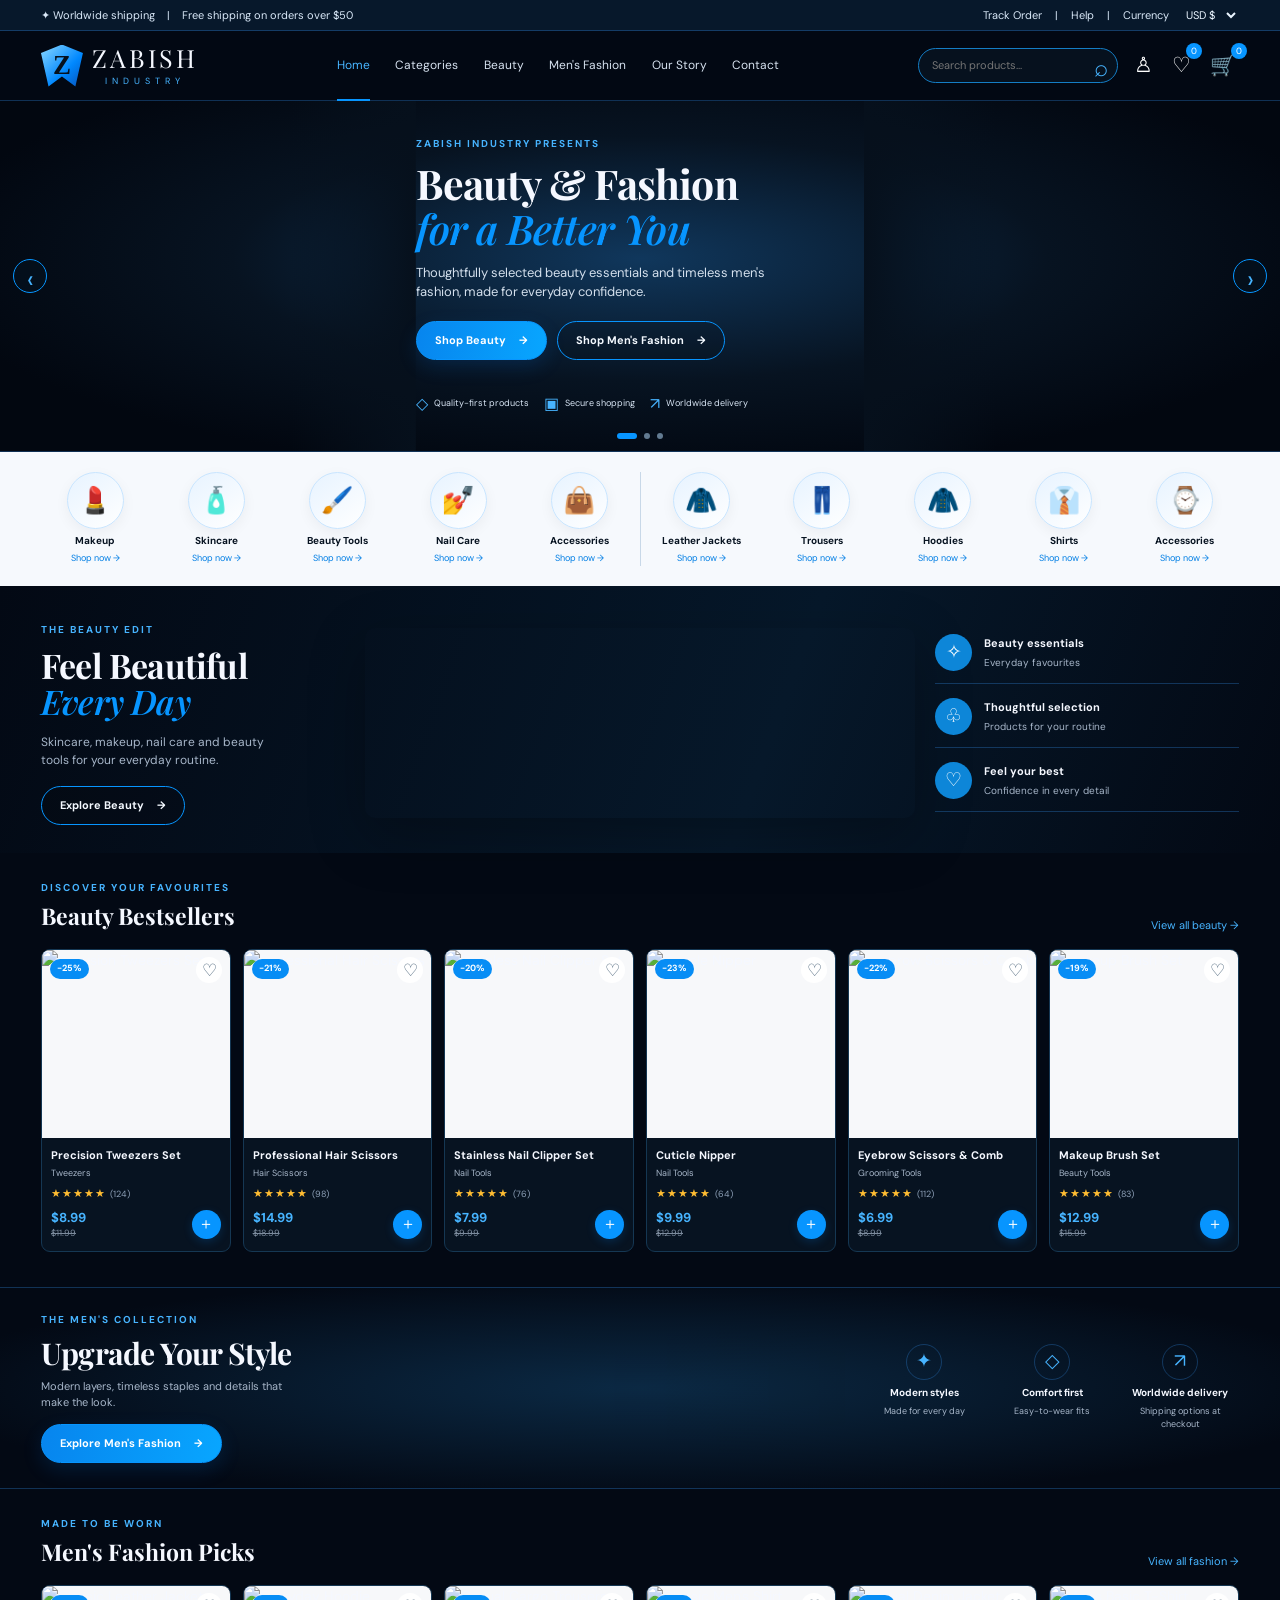
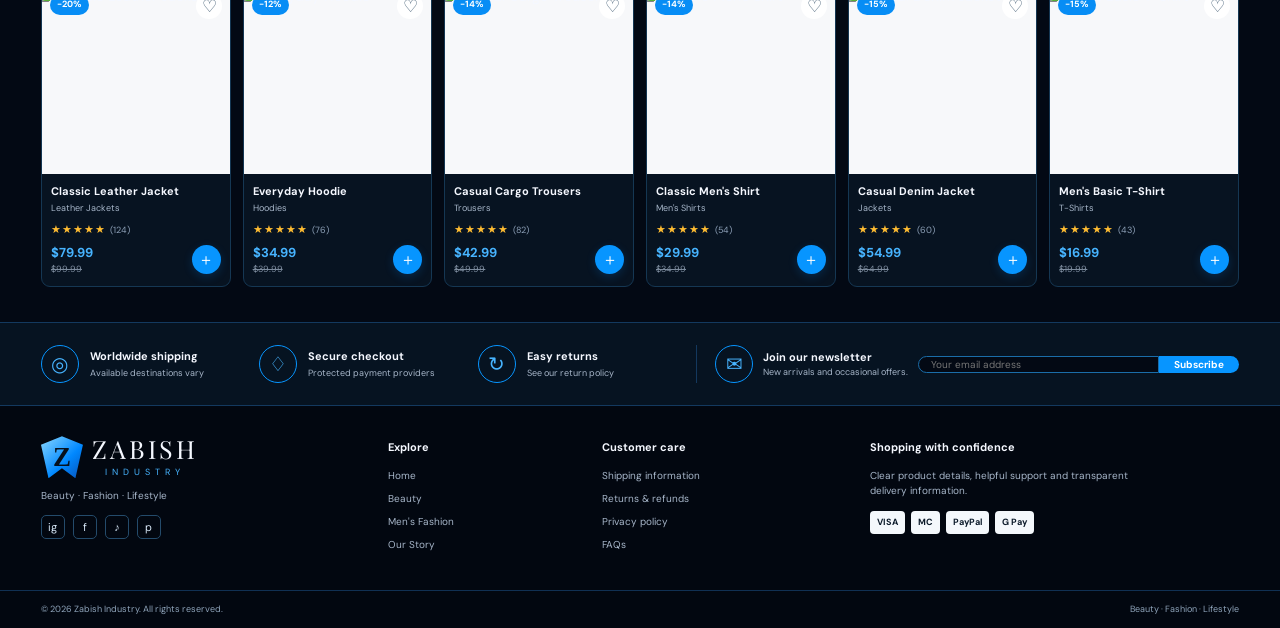
==== index.html @ ecde0239 "Update index.html" ====
<!DOCTYPE html>
<html lang="en">
<head>
  <meta charset="UTF-8" />
  <meta name="viewport" content="width=device-width, initial-scale=1.0" />
  <meta name="description" content="Discover beauty essentials and modern men's fashion at Zabish Industry." />
  <meta name="theme-color" content="#030914" />
  <title>Zabish Industry | Beauty & Fashion</title>

  <link rel="preconnect" href="https://fonts.googleapis.com">
  <link rel="preconnect" href="https://fonts.gstatic.com" crossorigin>
  <link href="https://fonts.googleapis.com/css2?family=DM+Sans:wght@400;500;600;700&family=Playfair+Display:ital,wght@0,600;0,700;1,600;1,700&display=swap" rel="stylesheet">

  <link rel="stylesheet" href="style.css" />
</head>

<body>
  <div class="announcement">
    <span>✦ Worldwide shipping</span>
    <span class="announcement-separator">|</span>
    <span>Free shipping on orders over $50</span>

    <div class="announcement-right">
      <span>Track Order</span>
      <span>|</span>
      <span>Help</span>
      <span>|</span>

      <label class="currency-label" for="currency">Currency</label>
      <select id="currency" aria-label="Choose currency">
        <option value="USD">USD $</option>
        <option value="GBP">GBP £</option>
        <option value="EUR">EUR €</option>
        <option value="PKR">PKR Rs.</option>
      </select>
    </div>
  </div>

  <header class="site-header">
    <a class="brand" href="#" aria-label="Zabish Industry home">
      <span class="brand-mark">Z</span>
      <span class="brand-text">ZABISH<small>INDUSTRY</small></span>
    </a>

    <button class="mobile-menu" id="mobileMenu" aria-label="Open navigation" aria-expanded="false">☰</button>

    <nav class="main-nav" id="mainNav">
      <a class="active" href="#home">Home</a>
      <a href="#categories">Categories</a>
      <a href="#beauty">Beauty</a>
      <a href="#fashion">Men's Fashion</a>
      <a href="#about">Our Story</a>
      <a href="#footer">Contact</a>
    </nav>

    <div class="header-actions">
      <form class="search-box" id="searchForm" role="search">
        <input id="searchInput" type="search" placeholder="Search products..." aria-label="Search products" />
        <button type="submit" aria-label="Search">⌕</button>
      </form>

      <button class="icon-button account-button" aria-label="Account" title="Account">♙</button>
      <button class="icon-button" id="wishlistToggle" aria-label="Show wishlist" title="Wishlist">♡<span class="count" id="wishlistCount">0</span></button>
      <button class="icon-button cart-trigger" id="cartToggle" aria-label="Open cart" title="Shopping cart">🛒<span class="count" id="cartCount">0</span></button>
    </div>
  </header>

  <main>
    <section class="hero" id="home">
      <div class="hero-image hero-beauty" role="img" aria-label="Beauty products and makeup brushes"></div>

      <div class="hero-copy">
        <p class="eyebrow">ZABISH INDUSTRY PRESENTS</p>
        <h1>Beauty &amp; Fashion<br><em>for a Better You</em></h1>

        <p class="hero-description">
          Thoughtfully selected beauty essentials and timeless men's fashion,
          made for everyday confidence.
        </p>

        <div class="hero-buttons">
          <a class="button button-blue" href="#beauty">Shop Beauty <span>→</span></a>
          <a class="button button-outline" href="#fashion">Shop Men's Fashion <span>→</span></a>
        </div>

        <div class="hero-trust">
          <span>◇ <small>Quality-first products</small></span>
          <span>▣ <small>Secure shopping</small></span>
          <span>↗ <small>Worldwide delivery</small></span>
        </div>
      </div>

      <div class="hero-image hero-fashion" role="img" aria-label="Men's leather jacket and fashion"></div>

      <button class="hero-arrow hero-prev" aria-label="Previous banner">‹</button>
      <button class="hero-arrow hero-next" aria-label="Next banner">›</button>

      <div class="hero-dots">
        <span class="dot active"></span>
        <span class="dot"></span>
        <span class="dot"></span>
      </div>
    </section>

    <section class="category-strip" id="categories" aria-label="Shop by category">
      <a class="category-item" href="#beauty" data-filter="beauty"><span class="category-picture">💄</span><strong>Makeup</strong><small>Shop now →</small></a>
      <a class="category-item" href="#beauty" data-filter="beauty"><span class="category-picture">🧴</span><strong>Skincare</strong><small>Shop now →</small></a>
      <a class="category-item" href="#beauty" data-filter="beauty"><span class="category-picture">🖌️</span><strong>Beauty Tools</strong><small>Shop now →</small></a>
      <a class="category-item" href="#beauty" data-filter="beauty"><span class="category-picture">💅</span><strong>Nail Care</strong><small>Shop now →</small></a>
      <a class="category-item" href="#beauty" data-filter="beauty"><span class="category-picture">👜</span><strong>Accessories</strong><small>Shop now →</small></a>

      <a class="category-item category-divider" href="#fashion" data-filter="fashion"><span class="category-picture">🧥</span><strong>Leather Jackets</strong><small>Shop now →</small></a>
      <a class="category-item" href="#fashion" data-filter="fashion"><span class="category-picture">👖</span><strong>Trousers</strong><small>Shop now →</small></a>
      <a class="category-item" href="#fashion" data-filter="fashion"><span class="category-picture">🧥</span><strong>Hoodies</strong><small>Shop now →</small></a>
      <a class="category-item" href="#fashion" data-filter="fashion"><span class="category-picture">👔</span><strong>Shirts</strong><small>Shop now →</small></a>
      <a class="category-item" href="#fashion" data-filter="fashion"><span class="category-picture">⌚</span><strong>Accessories</strong><small>Shop now →</small></a>
    </section>

    <section class="feature-section section-wrap" id="beauty">
      <div class="feature-copy">
        <p class="eyebrow">THE BEAUTY EDIT</p>
        <h2>Feel Beautiful<br><em>Every Day</em></h2>
        <p>Skincare, makeup, nail care and beauty tools for your everyday routine.</p>
        <a class="button button-outline" href="#beautyProducts">Explore Beauty <span>→</span></a>
      </div>

      <div class="feature-photo beauty-feature-photo" role="img" aria-label="Beauty collection"></div>

      <div class="feature-benefits">
        <div><span class="benefit-icon">✧</span><p><strong>Beauty essentials</strong><small>Everyday favourites</small></p></div>
        <div><span class="benefit-icon">♧</span><p><strong>Thoughtful selection</strong><small>Products for your routine</small></p></div>
        <div><span class="benefit-icon">♡</span><p><strong>Feel your best</strong><small>Confidence in every detail</small></p></div>
      </div>
    </section>

    <section class="products-section section-wrap" id="beautyProducts">
      <div class="section-heading">
        <div>
          <p class="eyebrow">DISCOVER YOUR FAVOURITES</p>
          <h2>Beauty Bestsellers</h2>
        </div>
        <a href="#categories" class="text-link">View all beauty →</a>
      </div>
      <div class="product-grid" id="beautyGrid"></div>
    </section>

    <section class="fashion-banner section-wrap" id="fashion">
      <div class="fashion-banner-copy">
        <p class="eyebrow">THE MEN'S COLLECTION</p>
        <h2>Upgrade Your Style</h2>
        <p>Modern layers, timeless staples and details that make the look.</p>
        <a class="button button-blue" href="#fashionProducts">Explore Men's Fashion <span>→</span></a>
      </div>

      <div class="fashion-banner-image" role="img" aria-label="Men's leather jacket collection"></div>

      <div class="fashion-perks">
        <div><span>✦</span><strong>Modern styles</strong><small>Made for every day</small></div>
        <div><span>◇</span><strong>Comfort first</strong><small>Easy-to-wear fits</small></div>
        <div><span>↗</span><strong>Worldwide delivery</strong><small>Shipping options at checkout</small></div>
      </div>
    </section>

    <section class="products-section section-wrap" id="fashionProducts">
      <div class="section-heading">
        <div>
          <p class="eyebrow">MADE TO BE WORN</p>
          <h2>Men's Fashion Picks</h2>
        </div>
        <a href="#categories" class="text-link">View all fashion →</a>
      </div>
      <div class="product-grid" id="fashionGrid"></div>
    </section>

    <section class="promise-strip">
      <div><span class="promise-icon">◎</span><p><strong>Worldwide shipping</strong><small>Available destinations vary</small></p></div>
      <div><span class="promise-icon">♢</span><p><strong>Secure checkout</strong><small>Protected payment providers</small></p></div>
      <div><span class="promise-icon">↻</span><p><strong>Easy returns</strong><small>See our return policy</small></p></div>

      <div class="newsletter">
        <span class="promise-icon">✉</span>
        <div>
          <strong>Join our newsletter</strong>
          <small>New arrivals and occasional offers.</small>
        </div>
        <form id="newsletterForm">
          <input id="newsletterEmail" type="email" placeholder="Your email address" required aria-label="Your email address">
          <button type="submit">Subscribe</button>
        </form>
      </div>
    </section>
  </main>

  <footer id="footer">
    <div class="footer-main">
      <div class="footer-brand">
        <a class="brand" href="#home">
          <span class="brand-mark">Z</span>
          <span class="brand-text">ZABISH<small>INDUSTRY</small></span>
        </a>
        <p>Beauty · Fashion · Lifestyle</p>
        <div class="social-links">
          <a href="#footer" aria-label="Instagram">ig</a>
          <a href="#footer" aria-label="Facebook">f</a>
          <a href="#footer" aria-label="TikTok">♪</a>
          <a href="#footer" aria-label="Pinterest">p</a>
        </div>
      </div>

      <div>
        <h3>Explore</h3>
        <a href="#home">Home</a>
        <a href="#beauty">Beauty</a>
        <a href="#fashion">Men's Fashion</a>
        <a href="#about">Our Story</a>
      </div>

      <div>
        <h3>Customer care</h3>
        <a href="#footer">Shipping information</a>
        <a href="#footer">Returns &amp; refunds</a>
        <a href="#footer">Privacy policy</a>
        <a href="#footer">FAQs</a>
      </div>

      <div>
        <h3>Shopping with confidence</h3>
        <p>Clear product details, helpful support and transparent delivery information.</p>
        <div class="payment-logos">
          <span>VISA</span>
          <span>MC</span>
          <span>PayPal</span>
          <span>G Pay</span>
        </div>
      </div>
    </div>

    <div class="footer-bottom">
      <span>© <span id="year"></span> Zabish Industry. All rights reserved.</span>
      <span>Beauty · Fashion · Lifestyle</span>
    </div>
  </footer>

  <div class="toast" id="toast" role="status" aria-live="polite"></div>
  <div class="drawer-backdrop" id="drawerBackdrop"></div>

  <aside class="cart-drawer" id="cartDrawer" aria-label="Shopping cart" aria-hidden="true">
    <div class="drawer-heading">
      <div>
        <p class="eyebrow">YOUR SELECTION</p>
        <h2>Your Cart <span id="drawerCount">(0)</span></h2>
      </div>
      <button class="close-drawer" id="closeCart" aria-label="Close cart">×</button>
    </div>

    <div class="cart-items" id="cartItems"></div>

    <div class="cart-bottom">
      <div class="subtotal">
        <span>Subtotal</span>
        <strong id="cartSubtotal">$0.00</strong>
      </div>
      <p>Shipping and taxes are calculated at checkout.</p>
      <button class="button button-blue checkout-button" id="checkoutButton">Continue to checkout →</button>
      <small class="demo-note">Demo storefront: checkout is not connected to a payment provider.</small>
    </div>
  </aside>

  <script src="script.js"></script>
</body>
</html>
---- style.css ----
/* ZABISH INDUSTRY — responsive demo storefront */
:root{--bg:#030914;--panel:#071321;--panel2:#0b1a2a;--blue:#0795ff;--blue2:#47b4ff;--text:#f5f8ff;--muted:#a7b6c9;--line:rgba(54,156,255,.28);--white:#fff;--radius:14px;--shadow:0 18px 55px rgba(0,0,0,.28)}
*{box-sizing:border-box}html{scroll-behavior:smooth;scroll-padding-top:95px}body{margin:0;background:var(--bg);color:var(--text);font-family:"DM Sans",Arial,sans-serif;font-size:14px;line-height:1.5}a{color:inherit;text-decoration:none}button,input,select{font:inherit}button{cursor:pointer}.announcement{min-height:31px;padding:5px 3.2%;display:flex;align-items:center;gap:12px;background:#07182b;border-bottom:1px solid var(--line);font-size:11px;color:#d9e8f8}.announcement-right{margin-left:auto;display:flex;align-items:center;gap:13px}.announcement select{border:0;background:transparent;color:#eaf5ff;font-size:11px;outline:none}.announcement option{color:#111}.site-header{height:70px;padding:0 3.2%;display:flex;align-items:center;gap:30px;position:sticky;top:0;z-index:20;background:rgba(3,9,20,.96);backdrop-filter:blur(16px);border-bottom:1px solid var(--line)}.brand{display:flex;align-items:center;gap:9px;flex-shrink:0}.brand-mark{display:grid;place-items:center;width:42px;height:42px;color:#06111e;background:linear-gradient(135deg,#8bd8ff,#0088ff 60%,#0752b9);clip-path:polygon(50% 0,100% 20%,82% 100%,50% 76%,18% 100%,0 20%);font-family:Georgia,serif;font-weight:bold;font-size:27px}.brand-text{font-family:"Playfair Display",Georgia,serif;letter-spacing:3px;font-size:25px;line-height:1;color:#f5f8ff}.brand-text small{display:block;text-align:center;letter-spacing:5px;color:var(--blue2);font:9px "DM Sans",sans-serif;margin-top:5px}.main-nav{display:flex;align-items:center;justify-content:center;gap:clamp(12px,2vw,29px);margin:auto;font-size:12px;white-space:nowrap}.main-nav a{height:70px;display:flex;align-items:center;border-bottom:2px solid transparent;color:#d7e2f0}.main-nav a:hover,.main-nav a.active{color:var(--blue2);border-color:var(--blue)}.header-actions{display:flex;align-items:center;gap:13px}.search-box{width:200px;height:35px;display:flex;border:1px solid #147dc5;border-radius:30px;overflow:hidden;background:#06111e}.search-box input{min-width:0;width:100%;padding:0 13px;background:transparent;border:0;outline:0;color:white;font-size:11px}.search-box button{width:38px;border:0;background:transparent;color:var(--blue2);font-size:24px}.icon-button{position:relative;border:0;background:transparent;color:white;font-size:21px;padding:3px;line-height:1.2}.count{position:absolute;top:-7px;right:-8px;min-width:16px;height:16px;border-radius:99px;background:var(--blue);color:#fff;font-size:9px;display:grid;place-items:center}.mobile-menu{display:none;color:white;background:none;border:0;font-size:24px}
.hero{position:relative;min-height:350px;display:grid;grid-template-columns:1fr 1.08fr 1fr;align-items:stretch;overflow:hidden;background:radial-gradient(ellipse at 50% 45%,#10375c 0%,#071321 45%,#020710 80%);border-bottom:1px solid var(--line)}.hero-image{min-height:350px;background-size:cover;background-position:center}.hero-beauty{background-image:linear-gradient(90deg,transparent 70%,#06101c 100%),url("https://images.unsplash.com/photo-1596462502278-27bfdc403348?auto=format&fit=crop&w=900&q=85")}.hero-fashion{background-image:linear-gradient(270deg,transparent 68%,#06101c 100%),url("https://images.unsplash.com/photo-1551028719-00167b16eac5?auto=format&fit=crop&w=900&q=85")}.hero-copy{align-self:center;z-index:2;padding:25px 0;min-width:320px}.eyebrow{margin:0 0 10px;color:var(--blue2);font-size:10px;font-weight:700;letter-spacing:2px;text-transform:uppercase}.hero h1,.feature-copy h2,.fashion-banner h2{font-family:"Playfair Display",Georgia,serif;font-size:clamp(29px,3.2vw,47px);line-height:1.08;letter-spacing:-.8px;margin:0 0 13px}.hero h1 em,.feature-copy h2 em{font-weight:600;color:var(--blue);}.hero-description{max-width:360px;color:#d3dfec;font-size:13px;margin:0 0 19px}.hero-buttons{display:flex;gap:10px;flex-wrap:wrap}.button{min-height:39px;display:inline-flex;align-items:center;justify-content:center;gap:13px;padding:0 18px;border-radius:24px;font-size:11px;font-weight:700;transition:transform .2s,background .2s,border-color .2s}.button:hover{transform:translateY(-2px)}.button-blue{background:linear-gradient(100deg,#0785ee,#08a6ff);color:#fff;border:1px solid #0795ff;box-shadow:0 7px 20px rgba(0,126,255,.15)}.button-outline{background:rgba(0,0,0,.12);border:1px solid var(--blue);color:#f4f9ff}.hero-trust{display:flex;gap:15px;margin-top:32px;color:var(--blue2);font-size:16px}.hero-trust span{display:flex;align-items:center;gap:6px}.hero-trust small{font-size:9px;color:#d9e6f5}.hero-arrow{position:absolute;top:45%;z-index:4;width:34px;height:34px;border-radius:50%;border:1px solid var(--blue);background:#04101dd9;color:var(--blue2);font-size:25px}.hero-prev{left:13px}.hero-next{right:13px}.hero-dots{position:absolute;bottom:12px;left:50%;display:flex;gap:7px;transform:translateX(-50%)}.dot{width:6px;height:6px;border-radius:10px;background:#627b91}.dot.active{width:20px;background:var(--blue)}
.category-strip{display:grid;grid-template-columns:repeat(10,minmax(75px,1fr));gap:0;padding:20px 2.7%;background:#f6f9fd;color:#071321}.category-item{min-width:0;display:flex;align-items:center;flex-direction:column;gap:5px;text-align:center;padding:0 6px}.category-picture{width:57px;height:57px;display:grid;place-items:center;border-radius:50%;background:linear-gradient(145deg,#e7f3ff,#fff);border:1px solid #c8e5ff;box-shadow:0 4px 14px #0713210d;font-size:26px;transition:transform .2s}.category-item:hover .category-picture{transform:translateY(-4px);border-color:var(--blue)}.category-item strong{font-size:10px;line-height:1.3}.category-item small{font-size:9px;color:#007ee4}.category-divider{border-left:1px solid #c8d8e8}
.section-wrap{margin:0 auto;padding-left:3.2%;padding-right:3.2%}.feature-section{display:grid;grid-template-columns:.8fr 1.45fr .8fr;gap:20px;align-items:center;padding-top:36px;padding-bottom:28px;background:linear-gradient(110deg,#030914,#06182a 60%,#030914)}.feature-copy h2{font-size:34px}.feature-copy>p:not(.eyebrow){color:var(--muted);font-size:12px;max-width:250px;margin:0 0 17px}.feature-photo{height:190px;border-radius:10px;background-size:cover;background-position:center;box-shadow:var(--shadow)}.beauty-feature-photo{background-image:linear-gradient(90deg,#06132105,#06132120),url("https://images.unsplash.com/photo-160 космет?auto=format&fit=crop&w=1000&q=85");background-image:url("https://images.unsplash.com/photo-1608248543803-ba4f8c70ae0b?auto=format&fit=crop&w=1000&q=85")}.feature-benefits{display:flex;flex-direction:column;gap:14px}.feature-benefits>div{display:flex;align-items:center;gap:12px;padding-bottom:12px;border-bottom:1px solid var(--line)}.benefit-icon{display:grid;place-items:center;flex-shrink:0;width:37px;height:37px;border-radius:50%;background:#0d86d8;color:white;font-size:19px}.feature-benefits p{display:flex;flex-direction:column;margin:0;gap:3px}.feature-benefits strong{font-size:11px}.feature-benefits small{font-size:10px;color:var(--muted)}
.products-section{padding-top:27px;padding-bottom:35px}.section-heading{display:flex;align-items:end;justify-content:space-between;margin-bottom:16px}.section-heading .eyebrow{margin-bottom:4px}.section-heading h2{font-size:23px;margin:0;font-family:"Playfair Display",Georgia,serif}.text-link{font-size:11px;color:var(--blue2)}.product-grid{display:grid;grid-template-columns:repeat(6,minmax(0,1fr));gap:12px}.product-card{min-width:0;overflow:hidden;border:1px solid #153753;border-radius:9px;background:#071321;transition:transform .2s,border-color .2s;position:relative}.product-card:hover{transform:translateY(-4px);border-color:#078ff5}.product-image-wrap{position:relative;background:#f7f8fa;aspect-ratio:1/1;overflow:hidden}.product-image{width:100%;height:100%;object-fit:cover;display:block;transition:transform .35s}.product-card:hover .product-image{transform:scale(1.045)}.discount{position:absolute;top:9px;left:8px;background:#078df5;color:white;border-radius:12px;padding:3px 7px;font-size:9px;font-weight:700}.wish-button{position:absolute;top:7px;right:8px;background:#fff;color:#496278;border:0;border-radius:50%;width:26px;height:26px;font-size:17px}.wish-button.selected{color:#078df5}.product-info{padding:9px 9px 10px}.product-name{font-size:11px;font-weight:700;margin:0 0 3px;white-space:nowrap;overflow:hidden;text-overflow:ellipsis}.product-category{font-size:9px;color:var(--muted);margin:0 0 5px}.rating{color:#ffbd32;font-size:11px;letter-spacing:1px}.rating small{color:#8da0b7;letter-spacing:0;font-size:9px}.product-bottom{display:flex;align-items:center;justify-content:space-between;gap:4px;margin-top:6px}.product-price{color:var(--blue2);font-weight:700;font-size:13px}.old-price{display:block;color:#7c8b9d;font-size:9px;text-decoration:line-through;font-weight:400}.add-cart{width:29px;height:29px;flex-shrink:0;border:0;border-radius:50%;background:var(--blue);color:#fff;font-size:16px;box-shadow:0 3px 10px #008cff30}.fashion-banner{display:grid;grid-template-columns:1fr 1.1fr 1fr;align-items:center;gap:20px;min-height:180px;margin-top:0;margin-bottom:0;padding-top:20px;padding-bottom:20px;border-top:1px solid var(--line);border-bottom:1px solid var(--line);background:radial-gradient(ellipse at center,#0b2944,#030914 80%)}.fashion-banner h2{font-size:30px;margin-bottom:8px}.fashion-banner-copy>p:not(.eyebrow){font-size:11px;color:var(--muted);max-width:270px;margin:0 0 13px}.fashion-banner-image{height:160px;background-image:linear-gradient(90deg,#06132100,#06132108),url("https://images.unsplash.com/photo-1520975958225-3f61d3e3d4d8?auto=format&fit=crop&w=900&q=85");background-size:cover;background-position:center;border-radius:8px}.fashion-perks{display:grid;grid-template-columns:repeat(3,1fr);gap:10px;text-align:center}.fashion-perks div{display:flex;align-items:center;flex-direction:column;gap:5px}.fashion-perks span{display:grid;place-items:center;width:36px;height:36px;border:1px solid var(--line);border-radius:50%;color:var(--blue2);font-size:19px}.fashion-perks strong{font-size:10px}.fashion-perks small{font-size:9px;color:var(--muted)}
.promise-strip{display:grid;grid-template-columns:repeat(3,.75fr) 2fr;gap:15px;padding:22px 3.2%;border-top:1px solid var(--line);border-bottom:1px solid var(--line);background:#061321}.promise-strip>div{display:flex;align-items:center;gap:11px}.promise-icon{display:grid;place-items:center;flex-shrink:0;width:38px;height:38px;border:1px solid var(--blue);border-radius:50%;color:var(--blue2);font-size:20px}.promise-strip p{display:flex;flex-direction:column;margin:0;gap:3px}.promise-strip strong,.newsletter strong{font-size:11px}.promise-strip small,.newsletter small{font-size:9px;color:var(--muted)}.newsletter{border-left:1px solid var(--line);padding-left:18px;display:flex!important;gap:10px!important}.newsletter>div{min-width:130px;display:flex;flex-direction:column}.newsletter form{display:flex;flex:1;min-width:130px}.newsletter input{min-width:0;flex:1;border:1px solid #1a6da9;background:#030914;color:white;border-radius:22px 0 0 22px;padding:0 12px;font-size:10px;outline:none}.newsletter button{border:0;background:var(--blue);color:white;padding:0 15px;border-radius:0 22px 22px 0;font-size:10px;font-weight:700}
footer{background:#020710}.footer-main{display:grid;grid-template-columns:1.2fr .7fr .9fr 1.4fr;gap:30px;padding:30px 3.2%}.footer-brand>p{font-size:10px;color:var(--muted)}.social-links{display:flex;gap:8px;margin-top:12px}.social-links a{width:24px;height:24px;border:1px solid #244b6b;border-radius:5px;display:grid;place-items:center;font-size:11px;color:#d8e8f8}.footer-main h3{font-size:11px;margin:3px 0 12px}.footer-main>div:not(.footer-brand)>a{display:block;font-size:10px;color:var(--muted);margin:8px 0}.footer-main p{max-width:270px;font-size:10px;color:var(--muted)}.payment-logos{display:flex;flex-wrap:wrap;gap:6px;margin-top:13px}.payment-logos span{background:#f4f8fc;color:#0b1a2a;border-radius:4px;padding:5px 7px;font-size:9px;font-weight:700}.footer-bottom{display:flex;justify-content:space-between;padding:12px 3.2%;border-top:1px solid var(--line);font-size:9px;color:#8fa4ba}
.toast{position:fixed;left:50%;bottom:25px;transform:translate(-50%,20px);opacity:0;pointer-events:none;background:#eaf6ff;color:#061321;padding:11px 18px;border-radius:30px;z-index:80;box-shadow:var(--shadow);font-size:12px;transition:.25s}.toast.show{opacity:1;transform:translate(-50%,0)}.drawer-backdrop{position:fixed;inset:0;background:#0009;z-index:49;opacity:0;visibility:hidden;transition:.25s}.drawer-backdrop.open{opacity:1;visibility:visible}.cart-drawer{position:fixed;right:0;top:0;bottom:0;z-index:50;width:min(430px,100%);background:#06111e;border-left:1px solid var(--line);padding:25px;display:flex;flex-direction:column;transform:translateX(100%);transition:transform .3s}.cart-drawer.open{transform:translateX(0)}.drawer-heading{display:flex;justify-content:space-between;align-items:center;border-bottom:1px solid var(--line);padding-bottom:15px}.drawer-heading .eyebrow{margin-bottom:3px}.drawer-heading h2{margin:0;font:600 24px "Playfair Display",serif}.drawer-heading h2 span{font:12px "DM Sans",sans-serif;color:var(--muted)}.close-drawer{border:0;background:transparent;color:white;font-size:30px}.cart-items{overflow:auto;flex:1;padding:10px 0}.empty-cart{text-align:center;color:var(--muted);padding:55px 10px}.cart-line{display:grid;grid-template-columns:65px 1fr auto;gap:12px;padding:13px 0;border-bottom:1px solid var(--line);align-items:center}.cart-line img{width:65px;height:65px;object-fit:cover;border-radius:8px;background:#fff}.cart-line strong{font-size:12px;display:block}.cart-line small{color:var(--muted);font-size:10px}.quantity-controls{display:flex;align-items:center;gap:8px;margin-top:7px}.quantity-controls button{border:1px solid #28506f;background:#0b2033;color:white;border-radius:5px;width:22px;height:22px}.cart-line-price{font-size:12px;font-weight:700;color:var(--blue2)}.cart-bottom{border-top:1px solid var(--line);padding-top:15px}.subtotal{display:flex;justify-content:space-between;font-size:14px}.subtotal strong{font-size:19px}.cart-bottom>p,.demo-note{color:var(--muted);font-size:10px}.checkout-button{width:100%;border:0;margin:8px 0}.demo-note{display:block;text-align:center}
.no-results{grid-column:1/-1;padding:35px;text-align:center;color:var(--muted);border:1px dashed var(--line);border-radius:10px}
@media(max-width:1100px){.site-header{gap:15px}.brand-text{font-size:21px}.main-nav{gap:12px}.search-box{width:160px}.header-actions{gap:8px}.hero{grid-template-columns:.7fr 1.2fr .7fr}.hero-copy{min-width:290px}.hero-trust{gap:8px}.category-strip{grid-template-columns:repeat(5,1fr);row-gap:18px}.category-divider{border-left:0}.product-grid{grid-template-columns:repeat(3,minmax(0,1fr))}.product-image-wrap{aspect-ratio:1.2}.promise-strip{grid-template-columns:repeat(2,1fr)}.newsletter{border-left:0;padding-left:0}.fashion-banner{grid-template-columns:1fr 1fr}.fashion-perks{grid-column:1/-1;grid-template-columns:repeat(3,1fr);padding:8px 0}.feature-section{grid-template-columns:.8fr 1.2fr}.feature-benefits{grid-column:1/-1;display:grid;grid-template-columns:repeat(3,1fr)}}
@media(max-width:760px){.announcement{padding:6px 4%;font-size:9px}.announcement-right{gap:7px}.announcement-right>span:nth-child(1),.announcement-right>span:nth-child(2),.announcement-right>span:nth-child(3),.currency-label{display:none}.site-header{height:64px;padding:0 4%;gap:12px}.brand-mark{width:34px;height:34px;font-size:22px}.brand-text{font-size:19px;letter-spacing:2px}.brand-text small{font-size:7px;letter-spacing:4px}.mobile-menu{display:block;order:3;margin-left:auto}.main-nav{display:none;position:absolute;left:0;right:0;top:64px;background:#061321;padding:10px 5% 18px;border-bottom:1px solid var(--line);align-items:stretch;flex-direction:column;gap:0}.main-nav.open{display:flex}.main-nav a{height:40px;border-bottom:1px solid #17324a}.header-actions{margin-left:auto;gap:8px}.search-box{width:35px;border:0;background:transparent}.search-box:focus-within{position:absolute;left:4%;right:4%;top:69px;width:92%;background:#061321;border:1px solid var(--blue);z-index:5}.search-box input{padding:0;width:0}.search-box:focus-within input{width:100%;padding:0 12px}.search-box button{font-size:23px}.account-button{display:none}.icon-button{font-size:18px}.hero{grid-template-columns:1fr;min-height:470px}.hero-image{position:absolute;inset:0;min-height:0;opacity:.38}.hero-beauty{background-image:linear-gradient(90deg,#030914d9,#03091488),url("https://images.unsplash.com/photo-1596462502278-27bfdc403348?auto=format&fit=crop&w=900&q=85")}.hero-fashion{display:none}.hero-copy{padding:45px 8%;min-width:0;align-self:center}.hero h1{font-size:39px}.hero-description{max-width:360px}.hero-trust{flex-wrap:wrap;margin-top:25px}.hero-trust small{font-size:9px}.hero-arrow{top:auto;bottom:15px}.hero-dots{bottom:28px}.category-strip{grid-template-columns:repeat(5,minmax(0,1fr));padding:18px 2%;gap:16px 3px}.category-picture{width:47px;height:47px;font-size:22px}.category-item strong{font-size:9px}.category-item small{font-size:8px}.feature-section{grid-template-columns:1fr;padding-top:30px;gap:16px}.feature-copy h2{font-size:32px}.feature-photo{height:190px;order:2}.feature-benefits{order:3;grid-template-columns:1fr;gap:5px}.feature-benefits>div{padding:6px 0}.section-wrap{padding-left:4%;padding-right:4%}.products-section{padding-top:24px;padding-bottom:27px}.section-heading h2{font-size:21px}.product-grid{grid-template-columns:repeat(2,minmax(0,1fr));gap:10px}.product-image-wrap{aspect-ratio:1.05}.product-info{padding:9px}.product-name{font-size:11px}.product-price{font-size:12px}.fashion-banner{grid-template-columns:1fr;padding-top:26px;padding-bottom:25px;gap:16px}.fashion-banner h2{font-size:29px}.fashion-banner-image{height:180px;order:2}.fashion-perks{order:3;grid-column:auto;gap:5px}.fashion-perks strong{font-size:9px}.fashion-perks small{font-size:8px}.promise-strip{grid-template-columns:1fr 1fr;padding:18px 4%;gap:18px 10px}.promise-strip>div{gap:8px}.promise-icon{width:33px;height:33px;font-size:17px}.promise-strip strong,.newsletter strong{font-size:10px}.newsletter{grid-column:1/-1;flex-wrap:wrap;border-top:1px solid var(--line);padding-top:15px}.newsletter form{flex-basis:100%;height:38px}.footer-main{grid-template-columns:1fr 1fr;gap:25px 18px;padding:27px 4%}.footer-brand{grid-column:1/-1}.footer-main h3{font-size:11px}.footer-bottom{padding:13px 4%;gap:10px;flex-wrap:wrap}.footer-bottom span{font-size:8px}}
@media(prefers-reduced-motion:reduce){*{scroll-behavior:auto!important;transition:none!important}}

/* Two clear main departments: Beauty Tools + Men's Clothing */
.main-category-strip{grid-template-columns:repeat(2,minmax(0,1fr));gap:18px;padding:24px 3.2%;background:#f6f9fd}
.main-category-card{height:190px;position:relative;overflow:hidden;border-radius:12px;background:#071321;box-shadow:0 8px 24px #06132120}
.main-category-card>img{width:100%;height:100%;object-fit:cover;display:block;transition:transform .4s}
.main-category-card:hover>img{transform:scale(1.04)}
.main-category-card:after{content:"";position:absolute;inset:0;background:linear-gradient(90deg,rgba(2,8,17,.94) 0%,rgba(2,8,17,.72) 47%,rgba(2,8,17,.05) 100%)}
.main-category-overlay{position:absolute;z-index:1;inset:0;display:flex;flex-direction:column;align-items:flex-start;justify-content:center;padding:22px 27px;color:#fff}
.main-category-overlay small{font-size:9px;letter-spacing:2px;color:#69c5ff;font-weight:700}
.main-category-overlay strong{font:700 clamp(22px,2.5vw,32px) "Playfair Display",Georgia,serif;margin:7px 0}
.main-category-overlay em{font-style:normal;color:#d2deeb;font-size:11px}
.main-category-overlay b{font-size:11px;color:#66c4ff;margin-top:15px}
@media(max-width:760px){.main-category-strip{grid-template-columns:1fr;padding:17px 4%;gap:12px}.main-category-card{height:155px}.main-category-overlay{padding:18px}.main-category-overlay strong{font-size:25px}.main-category-overlay em{max-width:230px;line-height:1.5}}
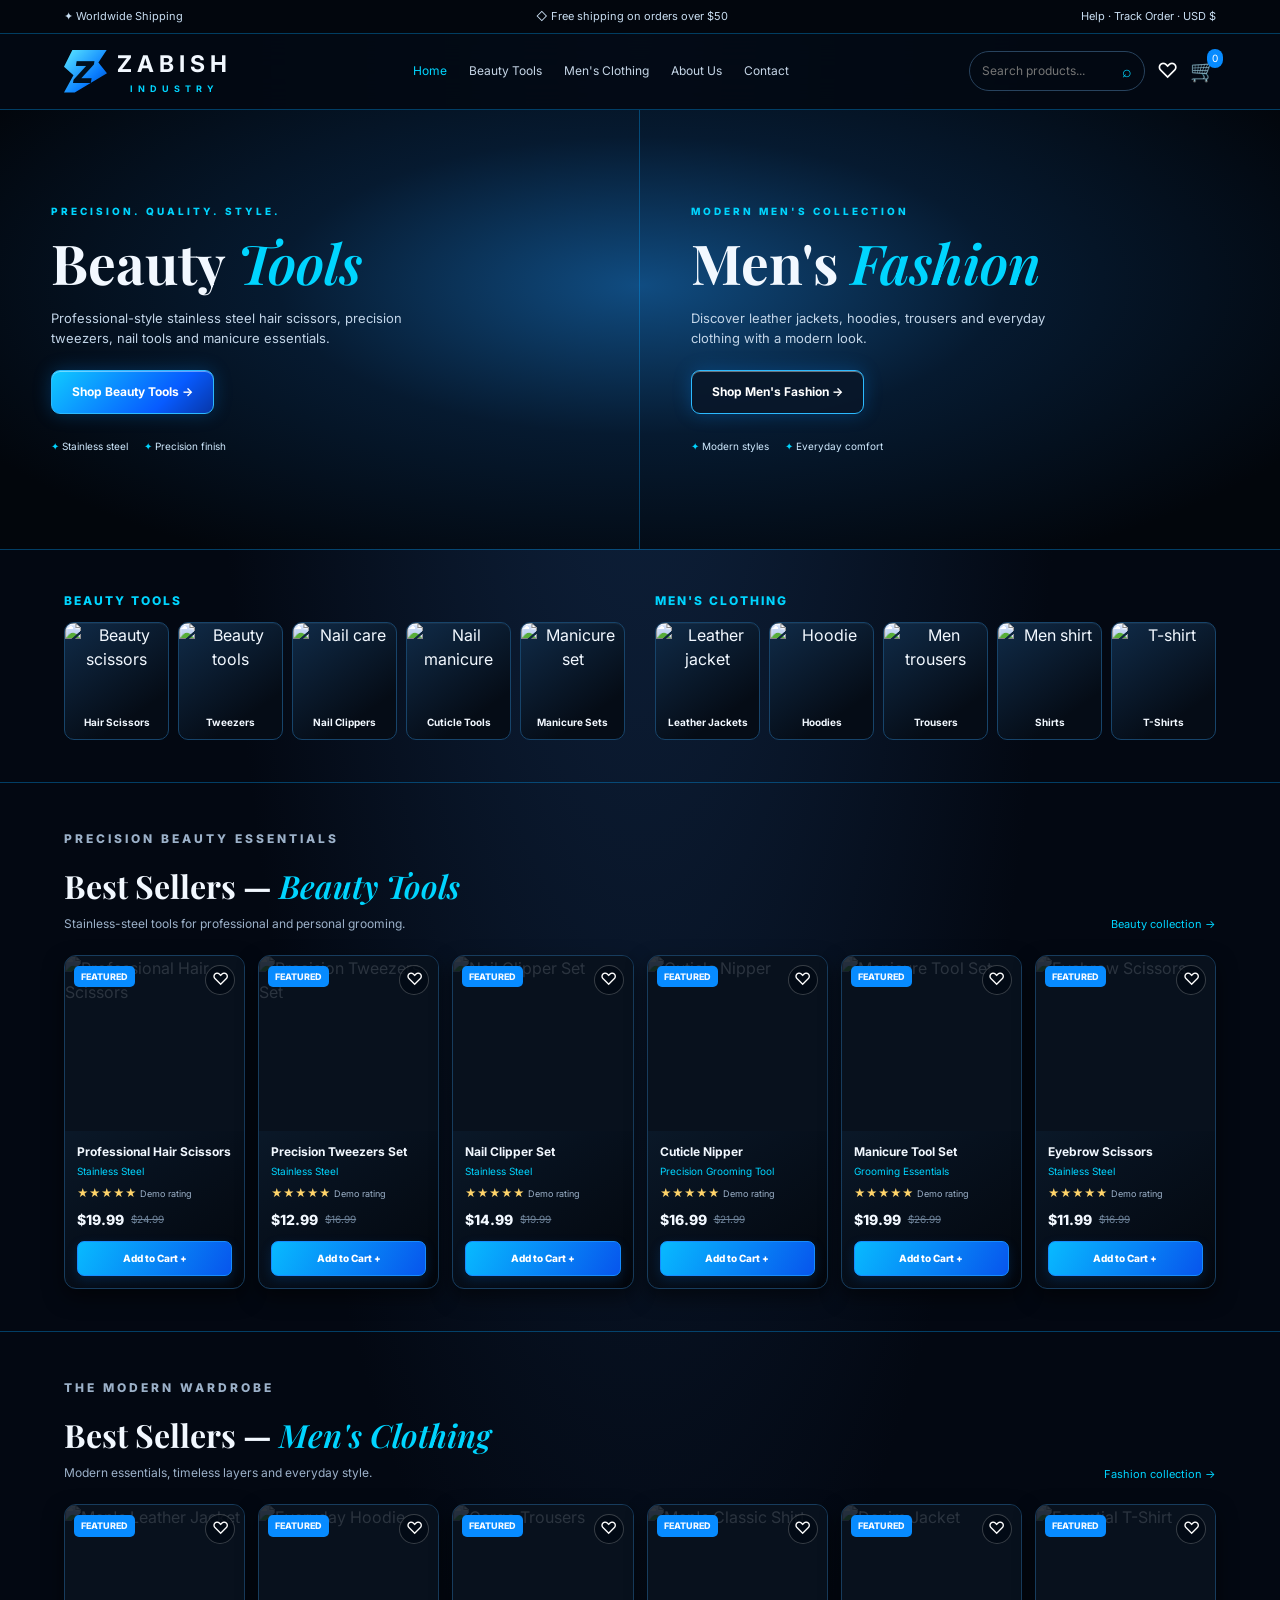
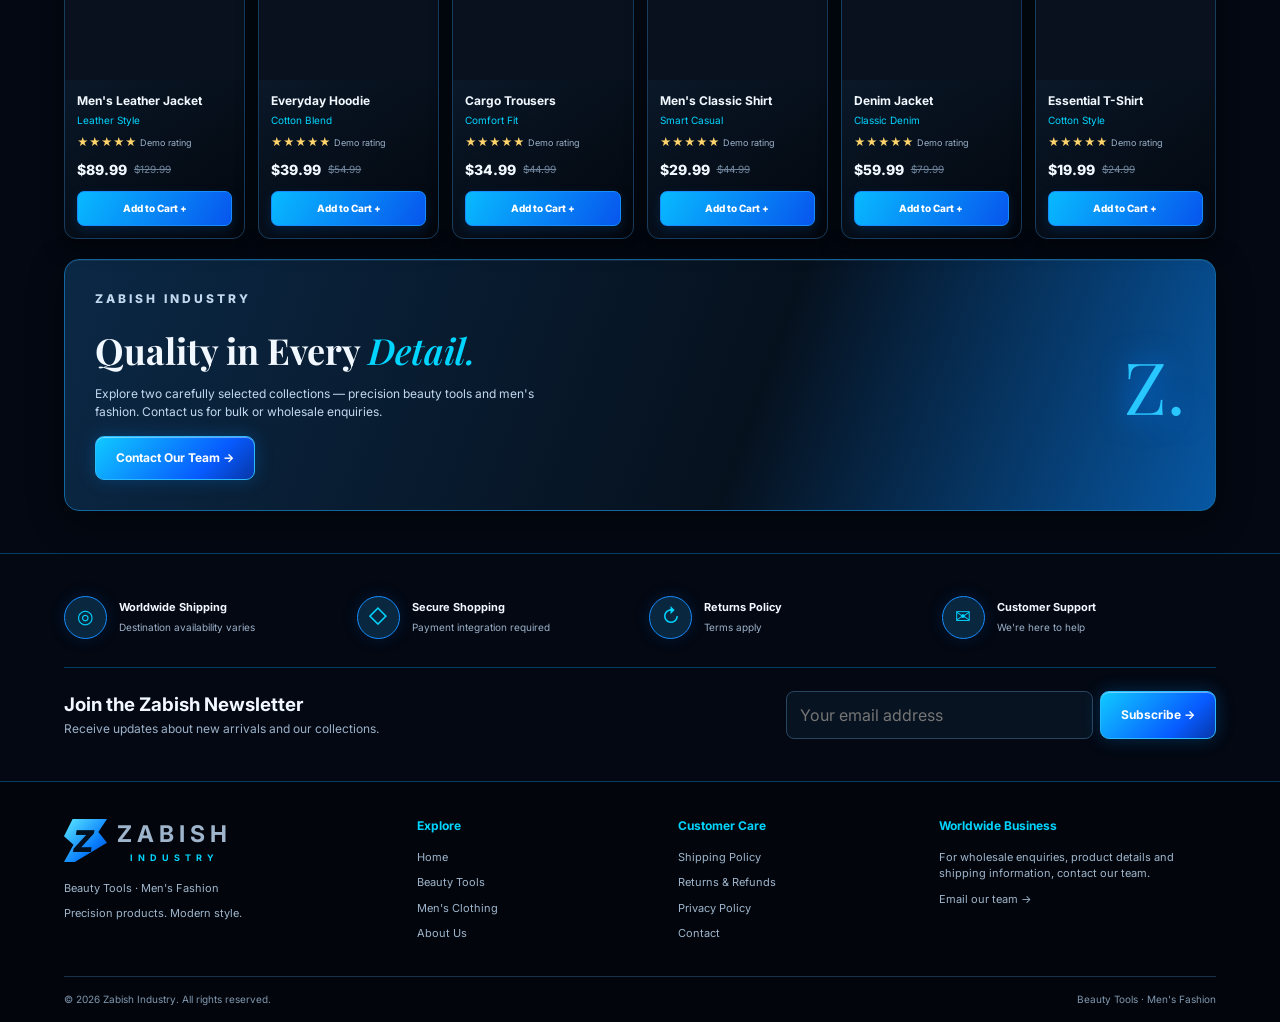
==== commit 12c93393: "Update index.html" ====
--- a/index.html
+++ b/index.html
@@ -2,271 +2,521 @@
 <!DOCTYPE html>
 <html lang="en">
 <head>
-  <meta charset="UTF-8" />
-  <meta name="viewport" content="width=device-width, initial-scale=1.0" />
-  <meta name="description" content="Discover beauty essentials and modern men's fashion at Zabish Industry." />
-  <meta name="theme-color" content="#030914" />
-  <title>Zabish Industry | Beauty & Fashion</title>
-
-  <link rel="preconnect" href="https://fonts.googleapis.com">
-  <link rel="preconnect" href="https://fonts.gstatic.com" crossorigin>
-  <link href="https://fonts.googleapis.com/css2?family=DM+Sans:wght@400;500;600;700&family=Playfair+Display:ital,wght@0,600;0,700;1,600;1,700&display=swap" rel="stylesheet">
-
-  <link rel="stylesheet" href="style.css" />
+<meta charset="UTF-8">
+<meta name="viewport" content="width=device-width, initial-scale=1.0">
+<meta name="theme-color" content="#030914">
+<title>Zabish Industry | Premium Beauty Tools & Men's Fashion</title>
+<meta name="description" content="Shop premium stainless steel beauty tools and modern men's clothing at Zabish Industry.">
+
+<link rel="preconnect" href="https://fonts.googleapis.com">
+<link href="https://fonts.googleapis.com/css2?family=Inter:wght@400;500;600;700;800&family=Playfair+Display:ital,wght@0,600;0,700;1,600&display=swap" rel="stylesheet">
+
+<style>
+:root {
+  --bg:#030812;
+  --panel:#081525;
+  --panel2:#0b1e34;
+  --blue:#078bff;
+  --cyan:#00d5ff;
+  --text:#f2f8ff;
+  --muted:#9cb1c9;
+  --border:rgba(0,163,255,.35);
+}
+*{box-sizing:border-box;margin:0;padding:0}
+html{scroll-behavior:smooth}
+body{
+  background:radial-gradient(ellipse at 50% 0%,#102644 0%,var(--bg) 48%);
+  color:var(--text);font-family:Inter,Arial,sans-serif;
+  line-height:1.5;overflow-x:hidden
+}
+a{color:inherit;text-decoration:none}
+button,input,select{font:inherit}
+button{cursor:pointer}
+button:focus-visible,a:focus-visible,input:focus-visible{outline:2px solid var(--cyan);outline-offset:3px}
+.announcement{
+  padding:8px 5%;display:flex;justify-content:space-between;gap:12px;
+  font-size:11px;color:#c8ddf1;background:#02060d;border-bottom:1px solid var(--border)
+}
+header{
+  min-height:76px;padding:12px 5%;display:flex;align-items:center;
+  justify-content:space-between;gap:24px;position:sticky;top:0;z-index:20;
+  background:rgba(3,9,19,.92);backdrop-filter:blur(18px);
+  border-bottom:1px solid var(--border)
+}
+.logo{display:flex;align-items:center;gap:10px;font-size:23px;letter-spacing:5px;font-weight:700}
+.logo-symbol{
+  width:43px;height:43px;display:grid;place-items:center;
+  color:#00101f;font-size:30px;font-weight:900;font-style:italic;
+  background:linear-gradient(135deg,#5ceaff,#087cff 65%,#0046ad);
+  clip-path:polygon(20% 0,100% 0,80% 30%,100% 55%,25% 100%,0 100%,22% 60%,0 40%)
+}
+.logo small{display:block;letter-spacing:5px;font-size:9px;color:var(--cyan);text-align:center}
+nav{display:flex;align-items:center;gap:22px;font-size:12px;color:#c6d6e7}
+nav a:hover,.active{color:var(--cyan)}
+.header-tools{display:flex;align-items:center;gap:12px}
+.search{display:flex;border:1px solid #28435e;border-radius:30px;overflow:hidden}
+.search input{background:transparent;border:0;color:white;width:140px;padding:10px 12px;font-size:12px;min-width:0}
+.search button{background:transparent;color:var(--cyan);border:0;padding:0 12px}
+.icon-btn{background:transparent;border:0;color:white;font-size:21px;position:relative}
+.count{position:absolute;right:-7px;top:-6px;background:var(--blue);border-radius:20px;font-size:10px;padding:2px 5px}
+.mobile-menu{display:none}
+.hero{
+  display:grid;grid-template-columns:1fr 1fr;min-height:440px;
+  border-bottom:1px solid var(--border);position:relative;isolation:isolate
+}
+.hero:before{
+  content:"";position:absolute;inset:0;z-index:-1;
+  background:radial-gradient(ellipse at 50% 40%,#104c81 0%,#061a30 40%,#02060c 85%)
+}
+.hero-side{position:relative;display:flex;align-items:center;min-width:0;overflow:hidden}
+.hero-side:first-child{border-right:1px solid var(--border)}
+.hero-copy{padding:46px 8%;max-width:580px;position:relative;z-index:2}
+.eyebrow{font-size:10px;letter-spacing:3px;color:var(--cyan);font-weight:800;margin-bottom:14px}
+h1,h2,.serif{font-family:"Playfair Display",Georgia,serif}
+h1{font-size:clamp(35px,4.3vw,60px);line-height:1.08;margin-bottom:17px}
+h1 em,h2 em{color:var(--cyan);font-weight:600}
+.hero-copy p:not(.eyebrow){font-size:13px;color:#c2d5e8;max-width:370px;margin-bottom:22px}
+.hero-image{
+  position:absolute;inset:0 0 0 35%;opacity:.6;
+  background-size:cover;background-position:center;
+  mask-image:linear-gradient(90deg,transparent,#000 35%)
+}
+.beauty-image{background-image:url("https://images.unsplash.com/photo-1596462502278-27bfdc403348?auto=format&fit=crop&w=1000&q=85")}
+.fashion-image{background-image:url("https://images.unsplash.com/photo-1551028719-00167b16eac5?auto=format&fit=crop&w=1000&q=85")}
+.btn{
+  display:inline-flex;align-items:center;justify-content:center;gap:10px;
+  padding:12px 20px;border-radius:9px;border:1px solid #2cbaff;
+  color:white;font-weight:700;font-size:12px;
+  background:linear-gradient(135deg,#10caff,#075bff 70%,#0736a8);
+  box-shadow:0 0 18px #008cff45,inset 0 1px #ffffff65;
+  transition:transform .25s,box-shadow .25s
+}
+.btn:hover{transform:translateY(-3px);box-shadow:0 0 28px #008cff85}
+.btn.secondary{background:#081729e8}
+.hero-points{display:flex;flex-wrap:wrap;gap:16px;margin-top:25px;color:#d0eaff;font-size:10px}
+.hero-points span:before{content:"✦ ";color:var(--cyan)}
+.section{padding:42px 5%;border-bottom:1px solid var(--border)}
+.section-title{display:flex;align-items:end;justify-content:space-between;gap:16px;margin-bottom:22px}
+.section-title h2{font-size:clamp(23px,3vw,32px)}
+.section-title p{font-size:12px;color:var(--muted);margin-top:5px}
+.text-link{font-size:11px;color:var(--cyan)}
+.category-groups{display:grid;grid-template-columns:1fr 1fr;gap:30px}
+.category-heading{color:var(--cyan);font-size:12px;font-weight:800;letter-spacing:2px;margin-bottom:12px}
+.category-grid{display:grid;grid-template-columns:repeat(5,minmax(0,1fr));gap:9px}
+.category{
+  background:linear-gradient(145deg,#102b48,#050c16 75%);
+  border:1px solid #17446a;border-radius:10px;overflow:hidden;text-align:center;
+  transition:.25s;box-shadow:inset 0 1px #ffffff0c
+}
+.category:hover{transform:translateY(-5px) rotateX(3deg);border-color:var(--cyan);box-shadow:0 8px 25px #007dff30}
+.category img{width:100%;height:83px;object-fit:cover;display:block}
+.category span{display:block;padding:9px 3px;font-size:10px;font-weight:700}
+.product-grid{display:grid;grid-template-columns:repeat(6,minmax(0,1fr));gap:13px}
+.product{
+  min-width:0;overflow:hidden;position:relative;
+  border:1px solid #173c5d;border-radius:12px;
+  background:linear-gradient(145deg,#10253a 0%,#07111e 60%,#03070d 100%);
+  box-shadow:0 8px 20px #0008,inset 0 1px #ffffff0a;
+  transition:transform .28s,border-color .28s,box-shadow .28s;
+  transform-style:preserve-3d
+}
+.product:hover{transform:perspective(900px) rotateY(-2deg) translateY(-5px);border-color:#00baff;box-shadow:0 14px 30px #008cff24}
+.product-img{height:175px;background:#08111d;position:relative;overflow:hidden}
+.product-img img{width:100%;height:100%;object-fit:cover;transition:transform .5s}
+.product:hover .product-img img{transform:scale(1.08)}
+.wish{
+  position:absolute;right:9px;top:9px;background:#020914c9;border:1px solid #ffffff35;
+  color:white;border-radius:50%;width:30px;height:30px;font-size:17px
+}
+.wish.liked{color:#32baff;border-color:var(--cyan)}
+.tag{position:absolute;top:10px;left:9px;background:var(--blue);padding:4px 7px;border-radius:5px;font-size:9px;font-weight:800}
+.product-info{padding:12px}
+.product-info h3{font-size:12px;margin-bottom:3px}
+.material{font-size:10px;color:var(--cyan);margin-bottom:6px}
+.stars{color:#ffd46a;font-size:11px}
+.rating{font-size:9px;color:var(--muted)}
+.price-row{display:flex;align-items:center;gap:7px;flex-wrap:wrap;margin:8px 0 11px}
+.price{font-size:14px;font-weight:800}
+.old-price{font-size:10px;color:#71869d;text-decoration:line-through}
+.add{
+  width:100%;padding:9px 6px;border-radius:7px;border:1px solid #168cff;
+  background:linear-gradient(120deg,#08baff,#0755ed);
+  color:white;font-size:10px;font-weight:800;box-shadow:0 4px 12px #007aff2b
+}
+.add:hover{filter:brightness(1.2)}
+.promo{
+  margin:20px 0 0;padding:30px;border-radius:15px;
+  border:1px solid #1167a0;
+  background:linear-gradient(110deg,#0b2845,#06111e 60%,#0757a3);
+  display:flex;justify-content:space-between;align-items:center;gap:20px;
+  box-shadow:inset 0 1px #ffffff12,0 10px 35px #0006
+}
+.promo h2{font-size:clamp(24px,3vw,36px);margin-bottom:8px}
+.promo p{font-size:12px;color:#c2d8ee;max-width:470px;margin-bottom:15px}
+.benefits{display:grid;grid-template-columns:repeat(4,1fr);gap:18px}
+.benefit{display:flex;gap:12px;align-items:center}
+.benefit-icon{width:43px;height:43px;flex-shrink:0;border-radius:50%;display:grid;place-items:center;border:1px solid #168dff;color:var(--cyan);font-size:19px;background:#0a2740;box-shadow:0 0 17px #007bff25}
+.benefit strong{display:block;font-size:11px}
+.benefit small{display:block;color:var(--muted);font-size:10px;margin-top:4px}
+.newsletter{margin-top:28px;padding-top:23px;border-top:1px solid var(--border);display:flex;justify-content:space-between;align-items:center;gap:18px}
+.newsletter p{font-size:12px;color:var(--muted)}
+.newsletter form{display:flex;gap:7px;max-width:430px;width:100%}
+.newsletter input{flex:1;min-width:0;background:#071321;border:1px solid #284661;color:white;padding:11px 13px;border-radius:8px}
+footer{padding:35px 5% 15px;background:#02060c}
+.footer-grid{display:grid;grid-template-columns:1.4fr 1fr 1fr 1.2fr;gap:30px}
+footer h3{font-size:12px;margin-bottom:14px;color:var(--cyan)}
+footer p,footer a{display:block;color:#9fb5cc;font-size:11px;margin-bottom:9px}
+footer a:hover{color:white}
+.socials{display:flex;gap:12px;margin-top:18px}
+.footer-bottom{border-top:1px solid #15314b;margin-top:25px;padding-top:15px;display:flex;justify-content:space-between;gap:12px;font-size:10px;color:#8097af}
+.overlay{position:fixed;inset:0;background:#0009;z-index:29;display:none}
+.cart-drawer{position:fixed;right:-430px;top:0;height:100dvh;width:min(420px,100%);z-index:30;background:#07111f;border-left:1px solid var(--border);padding:22px;display:flex;flex-direction:column;transition:right .3s}
+.cart-drawer.open{right:0}
+.overlay.open{display:block}
+.drawer-head{display:flex;justify-content:space-between;align-items:center;border-bottom:1px solid var(--border);padding-bottom:17px}
+.drawer-head h2{font-size:24px}
+.close{background:none;color:white;border:0;font-size:28px}
+.cart-items{overflow:auto;flex:1;padding:12px 0}
+.cart-row{display:grid;grid-template-columns:65px 1fr auto;gap:12px;padding:12px 0;border-bottom:1px solid #17324b;align-items:center}
+.cart-row img{width:65px;height:65px;object-fit:cover;border-radius:8px}
+.cart-row h4{font-size:12px}
+.cart-row small{color:var(--cyan)}
+.qty{display:flex;align-items:center;gap:8px;margin-top:8px}
+.qty button{background:#102840;color:white;border:1px solid #28506f;border-radius:4px;padding:1px 8px}
+.remove{background:none;color:#9ab0c6;border:0;font-size:11px;margin-top:5px}
+.cart-bottom{border-top:1px solid var(--border);padding-top:17px}
+.subtotal{display:flex;justify-content:space-between;margin-bottom:14px}
+.cart-bottom p,.cart-bottom small{font-size:10px;color:var(--muted);margin-bottom:13px;display:block}
+.cart-bottom .btn{width:100%}
+.toast{position:fixed;bottom:24px;left:50%;transform:translate(-50%,20px);opacity:0;pointer-events:none;z-index:50;background:#0b2944;border:1px solid var(--cyan);padding:12px 20px;border-radius:10px;transition:.25s;font-size:12px}
+.toast.show{opacity:1;transform:translate(-50%,0)}
+.empty{text-align:center;color:var(--muted);padding:35px 5px;font-size:13px}
+@media(max-width:1100px){
+  nav{gap:12px}.search input{width:100px}
+  .product-grid{grid-template-columns:repeat(3,minmax(0,1fr))}
+  .category-groups{grid-template-columns:1fr}
+}
+@media(max-width:760px){
+  .announcement{justify-content:center;flex-wrap:wrap;font-size:10px}
+  header{flex-wrap:wrap;gap:12px;padding:12px 4%}
+  .logo{font-size:19px}
+  .mobile-menu{display:block;margin-left:auto;background:#0a2037;color:white;border:1px solid var(--border);padding:7px 10px;border-radius:7px}
+  nav{display:none;order:3;width:100%;flex-direction:column;align-items:stretch;padding:12px 0}
+  nav.open{display:flex}
+  nav a{padding:9px;border-bottom:1px solid #142b40}
+  .header-tools{width:100%;justify-content:space-between}
+  .search{flex:1}.search input{width:100%}
+  .hero{grid-template-columns:1fr}
+  .hero-side{min-height:370px}
+  .hero-side:first-child{border-right:0;border-bottom:1px solid var(--border)}
+  .hero-copy{padding:35px 6%}
+  .hero-image{opacity:.35;left:20%}
+  .section{padding:32px 4%}
+  .category-grid{grid-template-columns:repeat(3,minmax(0,1fr))}
+  .category img{height:90px}
+  .product-grid{grid-template-columns:repeat(2,minmax(0,1fr));gap:10px}
+  .product-img{height:145px}
+  .product-info{padding:9px}
+  .product-info h3{font-size:11px}
+  .benefits{grid-template-columns:repeat(2,1fr)}
+  .promo{align-items:flex-start;flex-direction:column;padding:24px}
+  .newsletter{align-items:flex-start;flex-direction:column}
+  .footer-grid{grid-template-columns:repeat(2,minmax(0,1fr));gap:24px}
+}
+@media(max-width:380px){
+  .product-grid{grid-template-columns:1fr}
+  .product-img{height:210px}
+  .category-grid{grid-template-columns:repeat(2,minmax(0,1fr))}
+}
+</style>
 </head>
 
 <body>
-  <div class="announcement">
-    <span>✦ Worldwide shipping</span>
-    <span class="announcement-separator">|</span>
-    <span>Free shipping on orders over $50</span>
-
-    <div class="announcement-right">
-      <span>Track Order</span>
-      <span>|</span>
-      <span>Help</span>
-      <span>|</span>
-
-      <label class="currency-label" for="currency">Currency</label>
-      <select id="currency" aria-label="Choose currency">
-        <option value="USD">USD $</option>
-        <option value="GBP">GBP £</option>
-        <option value="EUR">EUR €</option>
-        <option value="PKR">PKR Rs.</option>
-      </select>
-    </div>
+<div class="announcement">
+  <span>✦ Worldwide Shipping</span>
+  <span>◇ Free shipping on orders over $50</span>
+  <span>Help · Track Order · USD $</span>
+</div>
+
+<header>
+  <a class="logo" href="#home">
+    <span class="logo-symbol">Z</span>
+    <span>ZABISH<small>INDUSTRY</small></span>
+  </a>
+
+  <button class="mobile-menu" id="mobileMenu" aria-expanded="false">☰ Menu</button>
+
+  <nav id="nav">
+    <a class="active" href="#home">Home</a>
+    <a href="#beauty">Beauty Tools</a>
+    <a href="#fashion">Men's Clothing</a>
+    <a href="#about">About Us</a>
+    <a href="#footer">Contact</a>
+  </nav>
+
+  <div class="header-tools">
+    <form class="search" id="searchForm">
+      <input id="searchInput" placeholder="Search products..." aria-label="Search products">
+      <button aria-label="Search">⌕</button>
+    </form>
+    <button class="icon-btn" id="wishlistButton" aria-label="Wishlist">♡</button>
+    <button class="icon-btn" id="cartButton" aria-label="Open cart">🛒<span class="count" id="cartCount">0</span></button>
   </div>
-
-  <header class="site-header">
-    <a class="brand" href="#" aria-label="Zabish Industry home">
-      <span class="brand-mark">Z</span>
-      <span class="brand-text">ZABISH<small>INDUSTRY</small></span>
-    </a>
-
-    <button class="mobile-menu" id="mobileMenu" aria-label="Open navigation" aria-expanded="false">☰</button>
-
-    <nav class="main-nav" id="mainNav">
-      <a class="active" href="#home">Home</a>
-      <a href="#categories">Categories</a>
-      <a href="#beauty">Beauty</a>
-      <a href="#fashion">Men's Fashion</a>
-      <a href="#about">Our Story</a>
-      <a href="#footer">Contact</a>
-    </nav>
-
-    <div class="header-actions">
-      <form class="search-box" id="searchForm" role="search">
-        <input id="searchInput" type="search" placeholder="Search products..." aria-label="Search products" />
-        <button type="submit" aria-label="Search">⌕</button>
-      </form>
-
-      <button class="icon-button account-button" aria-label="Account" title="Account">♙</button>
-      <button class="icon-button" id="wishlistToggle" aria-label="Show wishlist" title="Wishlist">♡<span class="count" id="wishlistCount">0</span></button>
-      <button class="icon-button cart-trigger" id="cartToggle" aria-label="Open cart" title="Shopping cart">🛒<span class="count" id="cartCount">0</span></button>
-    </div>
-  </header>
-
-  <main>
-    <section class="hero" id="home">
-      <div class="hero-image hero-beauty" role="img" aria-label="Beauty products and makeup brushes"></div>
-
+</header>
+
+<main id="home">
+  <section class="hero">
+    <div class="hero-side">
+      <div class="hero-image beauty-image"></div>
       <div class="hero-copy">
-        <p class="eyebrow">ZABISH INDUSTRY PRESENTS</p>
-        <h1>Beauty &amp; Fashion<br><em>for a Better You</em></h1>
-
-        <p class="hero-description">
-          Thoughtfully selected beauty essentials and timeless men's fashion,
-          made for everyday confidence.
-        </p>
-
-        <div class="hero-buttons">
-          <a class="button button-blue" href="#beauty">Shop Beauty <span>→</span></a>
-          <a class="button button-outline" href="#fashion">Shop Men's Fashion <span>→</span></a>
-        </div>
-
-        <div class="hero-trust">
-          <span>◇ <small>Quality-first products</small></span>
-          <span>▣ <small>Secure shopping</small></span>
-          <span>↗ <small>Worldwide delivery</small></span>
+        <p class="eyebrow">PRECISION. QUALITY. STYLE.</p>
+        <h1>Beauty <em>Tools</em></h1>
+        <p>Professional-style stainless steel hair scissors, precision tweezers, nail tools and manicure essentials.</p>
+        <a class="btn" href="#beauty">Shop Beauty Tools →</a>
+        <div class="hero-points"><span>Stainless steel</span><span>Precision finish</span></div>
+      </div>
+    </div>
+
+    <div class="hero-side">
+      <div class="hero-image fashion-image"></div>
+      <div class="hero-copy">
+        <p class="eyebrow">MODERN MEN'S COLLECTION</p>
+        <h1>Men's <em>Fashion</em></h1>
+        <p>Discover leather jackets, hoodies, trousers and everyday clothing with a modern look.</p>
+        <a class="btn secondary" href="#fashion">Shop Men's Fashion →</a>
+        <div class="hero-points"><span>Modern styles</span><span>Everyday comfort</span></div>
+      </div>
+    </div>
+  </section>
+
+  <section class="section">
+    <div class="category-groups">
+      <div>
+        <h3 class="category-heading">BEAUTY TOOLS</h3>
+        <div class="category-grid">
+          <a class="category" href="#beauty" data-search="hair scissors"><img src="https://images.unsplash.com/photo-1596462502278-27bfdc403348?auto=format&fit=crop&w=300&q=80" alt="Beauty scissors"><span>Hair Scissors</span></a>
+          <a class="category" href="#beauty" data-search="tweezers"><img src="https://images.unsplash.com/photo-1522335789203-aabd1fc54bc9?auto=format&fit=crop&w=300&q=80" alt="Beauty tools"><span>Tweezers</span></a>
+          <a class="category" href="#beauty" data-search="nail clippers"><img src="https://images.unsplash.com/photo-1604654894610-df63bc536371?auto=format&fit=crop&w=300&q=80" alt="Nail care"><span>Nail Clippers</span></a>
+          <a class="category" href="#beauty" data-search="cuticle nippers"><img src="https://images.unsplash.com/photo-1632345031435-8727f6897d53?auto=format&fit=crop&w=300&q=80" alt="Nail manicure"><span>Cuticle Tools</span></a>
+          <a class="category" href="#beauty" data-search="manicure set"><img src="https://images.unsplash.com/photo-1610992015732-2449b76344bc?auto=format&fit=crop&w=300&q=80" alt="Manicure set"><span>Manicure Sets</span></a>
         </div>
       </div>
 
-      <div class="hero-image hero-fashion" role="img" aria-label="Men's leather jacket and fashion"></div>
-
-      <button class="hero-arrow hero-prev" aria-label="Previous banner">‹</button>
-      <button class="hero-arrow hero-next" aria-label="Next banner">›</button>
-
-      <div class="hero-dots">
-        <span class="dot active"></span>
-        <span class="dot"></span>
-        <span class="dot"></span>
-      </div>
-    </section>
-
-    <section class="category-strip" id="categories" aria-label="Shop by category">
-      <a class="category-item" href="#beauty" data-filter="beauty"><span class="category-picture">💄</span><strong>Makeup</strong><small>Shop now →</small></a>
-      <a class="category-item" href="#beauty" data-filter="beauty"><span class="category-picture">🧴</span><strong>Skincare</strong><small>Shop now →</small></a>
-      <a class="category-item" href="#beauty" data-filter="beauty"><span class="category-picture">🖌️</span><strong>Beauty Tools</strong><small>Shop now →</small></a>
-      <a class="category-item" href="#beauty" data-filter="beauty"><span class="category-picture">💅</span><strong>Nail Care</strong><small>Shop now →</small></a>
-      <a class="category-item" href="#beauty" data-filter="beauty"><span class="category-picture">👜</span><strong>Accessories</strong><small>Shop now →</small></a>
-
-      <a class="category-item category-divider" href="#fashion" data-filter="fashion"><span class="category-picture">🧥</span><strong>Leather Jackets</strong><small>Shop now →</small></a>
-      <a class="category-item" href="#fashion" data-filter="fashion"><span class="category-picture">👖</span><strong>Trousers</strong><small>Shop now →</small></a>
-      <a class="category-item" href="#fashion" data-filter="fashion"><span class="category-picture">🧥</span><strong>Hoodies</strong><small>Shop now →</small></a>
-      <a class="category-item" href="#fashion" data-filter="fashion"><span class="category-picture">👔</span><strong>Shirts</strong><small>Shop now →</small></a>
-      <a class="category-item" href="#fashion" data-filter="fashion"><span class="category-picture">⌚</span><strong>Accessories</strong><small>Shop now →</small></a>
-    </section>
-
-    <section class="feature-section section-wrap" id="beauty">
-      <div class="feature-copy">
-        <p class="eyebrow">THE BEAUTY EDIT</p>
-        <h2>Feel Beautiful<br><em>Every Day</em></h2>
-        <p>Skincare, makeup, nail care and beauty tools for your everyday routine.</p>
-        <a class="button button-outline" href="#beautyProducts">Explore Beauty <span>→</span></a>
-      </div>
-
-      <div class="feature-photo beauty-feature-photo" role="img" aria-label="Beauty collection"></div>
-
-      <div class="feature-benefits">
-        <div><span class="benefit-icon">✧</span><p><strong>Beauty essentials</strong><small>Everyday favourites</small></p></div>
-        <div><span class="benefit-icon">♧</span><p><strong>Thoughtful selection</strong><small>Products for your routine</small></p></div>
-        <div><span class="benefit-icon">♡</span><p><strong>Feel your best</strong><small>Confidence in every detail</small></p></div>
-      </div>
-    </section>
-
-    <section class="products-section section-wrap" id="beautyProducts">
-      <div class="section-heading">
-        <div>
-          <p class="eyebrow">DISCOVER YOUR FAVOURITES</p>
-          <h2>Beauty Bestsellers</h2>
-        </div>
-        <a href="#categories" class="text-link">View all beauty →</a>
-      </div>
-      <div class="product-grid" id="beautyGrid"></div>
-    </section>
-
-    <section class="fashion-banner section-wrap" id="fashion">
-      <div class="fashion-banner-copy">
-        <p class="eyebrow">THE MEN'S COLLECTION</p>
-        <h2>Upgrade Your Style</h2>
-        <p>Modern layers, timeless staples and details that make the look.</p>
-        <a class="button button-blue" href="#fashionProducts">Explore Men's Fashion <span>→</span></a>
-      </div>
-
-      <div class="fashion-banner-image" role="img" aria-label="Men's leather jacket collection"></div>
-
-      <div class="fashion-perks">
-        <div><span>✦</span><strong>Modern styles</strong><small>Made for every day</small></div>
-        <div><span>◇</span><strong>Comfort first</strong><small>Easy-to-wear fits</small></div>
-        <div><span>↗</span><strong>Worldwide delivery</strong><small>Shipping options at checkout</small></div>
-      </div>
-    </section>
-
-    <section class="products-section section-wrap" id="fashionProducts">
-      <div class="section-heading">
-        <div>
-          <p class="eyebrow">MADE TO BE WORN</p>
-          <h2>Men's Fashion Picks</h2>
-        </div>
-        <a href="#categories" class="text-link">View all fashion →</a>
-      </div>
-      <div class="product-grid" id="fashionGrid"></div>
-    </section>
-
-    <section class="promise-strip">
-      <div><span class="promise-icon">◎</span><p><strong>Worldwide shipping</strong><small>Available destinations vary</small></p></div>
-      <div><span class="promise-icon">♢</span><p><strong>Secure checkout</strong><small>Protected payment providers</small></p></div>
-      <div><span class="promise-icon">↻</span><p><strong>Easy returns</strong><small>See our return policy</small></p></div>
-
-      <div class="newsletter">
-        <span class="promise-icon">✉</span>
-        <div>
-          <strong>Join our newsletter</strong>
-          <small>New arrivals and occasional offers.</small>
-        </div>
-        <form id="newsletterForm">
-          <input id="newsletterEmail" type="email" placeholder="Your email address" required aria-label="Your email address">
-          <button type="submit">Subscribe</button>
-        </form>
-      </div>
-    </section>
-  </main>
-
-  <footer id="footer">
-    <div class="footer-main">
-      <div class="footer-brand">
-        <a class="brand" href="#home">
-          <span class="brand-mark">Z</span>
-          <span class="brand-text">ZABISH<small>INDUSTRY</small></span>
-        </a>
-        <p>Beauty · Fashion · Lifestyle</p>
-        <div class="social-links">
-          <a href="#footer" aria-label="Instagram">ig</a>
-          <a href="#footer" aria-label="Facebook">f</a>
-          <a href="#footer" aria-label="TikTok">♪</a>
-          <a href="#footer" aria-label="Pinterest">p</a>
+      <div>
+        <h3 class="category-heading">MEN'S CLOTHING</h3>
+        <div class="category-grid">
+          <a class="category" href="#fashion" data-search="leather jacket"><img src="https://images.unsplash.com/photo-1551028719-00167b16eac5?auto=format&fit=crop&w=300&q=80" alt="Leather jacket"><span>Leather Jackets</span></a>
+          <a class="category" href="#fashion" data-search="hoodie"><img src="https://images.unsplash.com/photo-1556821840-3a63f95609a7?auto=format&fit=crop&w=300&q=80" alt="Hoodie"><span>Hoodies</span></a>
+          <a class="category" href="#fashion" data-search="trousers"><img src="https://images.unsplash.com/photo-1473966968600-fa801b869a1a?auto=format&fit=crop&w=300&q=80" alt="Men trousers"><span>Trousers</span></a>
+          <a class="category" href="#fashion" data-search="shirt"><img src="https://images.unsplash.com/photo-1603252109303-2751441dd157?auto=format&fit=crop&w=300&q=80" alt="Men shirt"><span>Shirts</span></a>
+          <a class="category" href="#fashion" data-search="t shirt"><img src="https://images.unsplash.com/photo-1521572163474-6864f9cf17ab?auto=format&fit=crop&w=300&q=80" alt="T-shirt"><span>T-Shirts</span></a>
         </div>
       </div>
-
+    </div>
+  </section>
+
+  <section class="section" id="beauty">
+    <div class="section-title">
+      <div><p class="eyebrow">PRECISION BEAUTY ESSENTIALS</p><h2>Best Sellers — <em>Beauty Tools</em></h2><p>Stainless-steel tools for professional and personal grooming.</p></div>
+      <a class="text-link" href="#beauty">Beauty collection →</a>
+    </div>
+    <div class="product-grid" id="beautyGrid"></div>
+  </section>
+
+  <section class="section" id="fashion">
+    <div class="section-title">
+      <div><p class="eyebrow">THE MODERN WARDROBE</p><h2>Best Sellers — <em>Men's Clothing</em></h2><p>Modern essentials, timeless layers and everyday style.</p></div>
+      <a class="text-link" href="#fashion">Fashion collection →</a>
+    </div>
+    <div class="product-grid" id="fashionGrid"></div>
+
+    <div class="promo">
       <div>
-        <h3>Explore</h3>
-        <a href="#home">Home</a>
-        <a href="#beauty">Beauty</a>
-        <a href="#fashion">Men's Fashion</a>
-        <a href="#about">Our Story</a>
+        <p class="eyebrow">ZABISH INDUSTRY</p>
+        <h2>Quality in Every <em>Detail.</em></h2>
+        <p>Explore two carefully selected collections — precision beauty tools and men's fashion. Contact us for bulk or wholesale enquiries.</p>
+        <a class="btn" href="#footer">Contact Our Team →</a>
       </div>
-
-      <div>
-        <h3>Customer care</h3>
-        <a href="#footer">Shipping information</a>
-        <a href="#footer">Returns &amp; refunds</a>
-        <a href="#footer">Privacy policy</a>
-        <a href="#footer">FAQs</a>
-      </div>
-
-      <div>
-        <h3>Shopping with confidence</h3>
-        <p>Clear product details, helpful support and transparent delivery information.</p>
-        <div class="payment-logos">
-          <span>VISA</span>
-          <span>MC</span>
-          <span>PayPal</span>
-          <span>G Pay</span>
-        </div>
-      </div>
-    </div>
-
-    <div class="footer-bottom">
-      <span>© <span id="year"></span> Zabish Industry. All rights reserved.</span>
-      <span>Beauty · Fashion · Lifestyle</span>
-    </div>
-  </footer>
-
-  <div class="toast" id="toast" role="status" aria-live="polite"></div>
-  <div class="drawer-backdrop" id="drawerBackdrop"></div>
-
-  <aside class="cart-drawer" id="cartDrawer" aria-label="Shopping cart" aria-hidden="true">
-    <div class="drawer-heading">
-      <div>
-        <p class="eyebrow">YOUR SELECTION</p>
-        <h2>Your Cart <span id="drawerCount">(0)</span></h2>
-      </div>
-      <button class="close-drawer" id="closeCart" aria-label="Close cart">×</button>
-    </div>
-
-    <div class="cart-items" id="cartItems"></div>
-
-    <div class="cart-bottom">
-      <div class="subtotal">
-        <span>Subtotal</span>
-        <strong id="cartSubtotal">$0.00</strong>
-      </div>
-      <p>Shipping and taxes are calculated at checkout.</p>
-      <button class="button button-blue checkout-button" id="checkoutButton">Continue to checkout →</button>
-      <small class="demo-note">Demo storefront: checkout is not connected to a payment provider.</small>
-    </div>
-  </aside>
-
-  <script src="script.js"></script>
+      <div class="serif" style="font-size:72px;color:#28c7ff;text-shadow:0 0 30px #007bff">Z.</div>
+    </div>
+  </section>
+
+  <section class="section" id="about">
+    <div class="benefits">
+      <div class="benefit"><span class="benefit-icon">◎</span><div><strong>Worldwide Shipping</strong><small>Destination availability varies</small></div></div>
+      <div class="benefit"><span class="benefit-icon">◇</span><div><strong>Secure Shopping</strong><small>Payment integration required</small></div></div>
+      <div class="benefit"><span class="benefit-icon">↻</span><div><strong>Returns Policy</strong><small>Terms apply</small></div></div>
+      <div class="benefit"><span class="benefit-icon">✉</span><div><strong>Customer Support</strong><small>We're here to help</small></div></div>
+    </div>
+
+    <div class="newsletter">
+      <div><h3>Join the Zabish Newsletter</h3><p>Receive updates about new arrivals and our collections.</p></div>
+      <form id="newsletterForm"><input type="email" id="emailInput" placeholder="Your email address" required><button class="btn">Subscribe →</button></form>
+    </div>
+  </section>
+</main>
+
+<footer id="footer">
+  <div class="footer-grid">
+    <div>
+      <a class="logo" href="#home"><span class="logo-symbol">Z</span><span>ZABISH<small>INDUSTRY</small></span></a>
+      <p style="margin-top:15px">Beauty Tools · Men's Fashion</p>
+      <p>Precision products. Modern style.</p>
+    </div>
+    <div><h3>Explore</h3><a href="#home">Home</a><a href="#beauty">Beauty Tools</a><a href="#fashion">Men's Clothing</a><a href="#about">About Us</a></div>
+    <div><h3>Customer Care</h3><a href="#footer">Shipping Policy</a><a href="#footer">Returns & Refunds</a><a href="#footer">Privacy Policy</a><a href="#footer">Contact</a></div>
+    <div><h3>Worldwide Business</h3><p>For wholesale enquiries, product details and shipping information, contact our team.</p><a href="mailto:hello@zabishindustry.com">Email our team →</a></div>
+  </div>
+  <div class="footer-bottom"><span>© <span id="year"></span> Zabish Industry. All rights reserved.</span><span>Beauty Tools · Men's Fashion</span></div>
+</footer>
+
+<div class="overlay" id="overlay"></div>
+<aside class="cart-drawer" id="cartDrawer" aria-label="Shopping cart" aria-hidden="true">
+  <div class="drawer-head"><h2>Your Cart <span id="drawerCount">(0)</span></h2><button class="close" id="closeCart" aria-label="Close cart">×</button></div>
+  <div class="cart-items" id="cartItems"></div>
+  <div class="cart-bottom"><div class="subtotal"><span>Subtotal</span><strong id="subtotal">$0.00</strong></div><p>Shipping and taxes are not included.</p><button class="btn" id="checkout">Continue to Checkout →</button><small>Demo only: real checkout and payments are not connected.</small></div>
+</aside>
+<div class="toast" id="toast" role="status" aria-live="polite"></div>
+
+<script>
+const products = [
+ {id:1,name:"Professional Hair Scissors",material:"Stainless Steel",price:19.99,old:24.99,cat:"beauty",image:"https://images.unsplash.com/photo-1596462502278-27bfdc403348?auto=format&fit=crop&w=600&q=85"},
+ {id:2,name:"Precision Tweezers Set",material:"Stainless Steel",price:12.99,old:16.99,cat:"beauty",image:"https://images.unsplash.com/photo-1522335789203-aabd1fc54bc9?auto=format&fit=crop&w=600&q=85"},
+ {id:3,name:"Nail Clipper Set",material:"Stainless Steel",price:14.99,old:19.99,cat:"beauty",image:"https://images.unsplash.com/photo-1604654894610-df63bc536371?auto=format&fit=crop&w=600&q=85"},
+ {id:4,name:"Cuticle Nipper",material:"Precision Grooming Tool",price:16.99,old:21.99,cat:"beauty",image:"https://images.unsplash.com/photo-1632345031435-8727f6897d53?auto=format&fit=crop&w=600&q=85"},
+ {id:5,name:"Manicure Tool Set",material:"Grooming Essentials",price:19.99,old:26.99,cat:"beauty",image:"https://images.unsplash.com/photo-1610992015732-2449b76344bc?auto=format&fit=crop&w=600&q=85"},
+ {id:6,name:"Eyebrow Scissors",material:"Stainless Steel",price:11.99,old:16.99,cat:"beauty",image:"https://images.unsplash.com/photo-1596462502278-27bfdc403348?auto=format&fit=crop&w=600&q=85"},
+ {id:7,name:"Men's Leather Jacket",material:"Leather Style",price:89.99,old:129.99,cat:"fashion",image:"https://images.unsplash.com/photo-1551028719-00167b16eac5?auto=format&fit=crop&w=600&q=85"},
+ {id:8,name:"Everyday Hoodie",material:"Cotton Blend",price:39.99,old:54.99,cat:"fashion",image:"https://images.unsplash.com/photo-1556821840-3a63f95609a7?auto=format&fit=crop&w=600&q=85"},
+ {id:9,name:"Cargo Trousers",material:"Comfort Fit",price:34.99,old:44.99,cat:"fashion",image:"https://images.unsplash.com/photo-1473966968600-fa801b869a1a?auto=format&fit=crop&w=600&q=85"},
+ {id:10,name:"Men's Classic Shirt",material:"Smart Casual",price:29.99,old:44.99,cat:"fashion",image:"https://images.unsplash.com/photo-1603252109303-2751441dd157?auto=format&fit=crop&w=600&q=85"},
+ {id:11,name:"Denim Jacket",material:"Classic Denim",price:59.99,old:79.99,cat:"fashion",image:"https://images.unsplash.com/photo-1516257984-b1b4d707412e?auto=format&fit=crop&w=600&q=85"},
+ {id:12,name:"Essential T-Shirt",material:"Cotton Style",price:19.99,old:24.99,cat:"fashion",image:"https://images.unsplash.com/photo-1521572163474-6864f9cf17ab?auto=format&fit=crop&w=600&q=85"}
+];
+
+let cart = [];
+let wishlist = new Set();
+const $ = id => document.getElementById(id);
+const money = n => "$" + n.toFixed(2);
+
+function productCard(p){
+ return `<article class="product" data-id="${p.id}">
+  <div class="product-img">
+   <img src="${p.image}" alt="${p.name}" loading="lazy" onerror="this.style.opacity='.15'">
+   <span class="tag">FEATURED</span>
+   <button class="wish ${wishlist.has(p.id)?"liked":""}" data-wish="${p.id}" aria-label="Add ${p.name} to wishlist">${wishlist.has(p.id)?"♥":"♡"}</button>
+  </div>
+  <div class="product-info">
+   <h3>${p.name}</h3>
+   <div class="material">${p.material}</div>
+   <div class="stars">★★★★★ <span class="rating">Demo rating</span></div>
+   <div class="price-row"><span class="price">${money(p.price)}</span><span class="old-price">${money(p.old)}</span></div>
+   <button class="add" data-add="${p.id}">Add to Cart +</button>
+  </div>
+ </article>`;
+}
+function renderProducts(filter=""){
+ const matches = p => (p.name+" "+p.material).toLowerCase().includes(filter.toLowerCase());
+ $("beautyGrid").innerHTML = products.filter(p=>p.cat==="beauty"&&matches(filter)).map(productCard).join("") || '<p class="empty">No matching beauty tools found.</p>';
+ $("fashionGrid").innerHTML = products.filter(p=>p.cat==="fashion"&&matches(filter)).map(productCard).join("") || '<p class="empty">No matching clothing found.</p>';
+}
+function toast(msg){
+ $("toast").textContent=msg;
+ $("toast").classList.add("show");
+ clearTimeout(toast.timer);
+ toast.timer=setTimeout(()=>$("toast").classList.remove("show"),2300);
+}
+function addToCart(id){
+ const p=products.find(x=>x.id===id);
+ const item=cart.find(x=>x.id===id);
+ if(item)item.qty++;else cart.push({...p,qty:1});
+ renderCart();toast(p.name+" added to cart");
+}
+function changeQty(id,delta){
+ const item=cart.find(x=>x.id===id);
+ if(!item)return;
+ item.qty+=delta;
+ if(item.qty<=0)cart=cart.filter(x=>x.id!==id);
+ renderCart();
+}
+function renderCart(){
+ const count=cart.reduce((s,p)=>s+p.qty,0);
+ $("cartCount").textContent=count;
+ $("drawerCount").textContent="("+count+")";
+ $("subtotal").textContent=money(cart.reduce((s,p)=>s+p.price*p.qty,0));
+ $("cartItems").innerHTML=cart.length?cart.map(p=>`
+  <div class="cart-row">
+   <img src="${p.image}" alt="${p.name}">
+   <div><h4>${p.name}</h4><small>${money(p.price)}</small>
+    <div class="qty"><button data-qty="${p.id}" data-delta="-1">−</button><span>${p.qty}</span><button data-qty="${p.id}" data-delta="1">+</button></div>
+   </div>
+   <button class="remove" data-remove="${p.id}">Remove</button>
+  </div>`).join(""):'<p class="empty">Your cart is empty.<br>Explore our collections to get started.</p>';
+}
+function openCart(){
+ $("cartDrawer").classList.add("open");
+ $("overlay").classList.add("open");
+ $("cartDrawer").setAttribute("aria-hidden","false");
+}
+function closeCart(){
+ $("cartDrawer").classList.remove("open");
+ $("overlay").classList.remove("open");
+ $("cartDrawer").setAttribute("aria-hidden","true");
+}
+document.addEventListener("click",e=>{
+ const add=e.target.closest("[data-add]");
+ if(add){addToCart(Number(add.dataset.add));return}
+ const wish=e.target.closest("[data-wish]");
+ if(wish){
+  const id=Number(wish.dataset.wish);
+  wishlist.has(id)?wishlist.delete(id):wishlist.add(id);
+  wish.classList.toggle("liked",wishlist.has(id));
+  wish.textContent=wishlist.has(id)?"♥":"♡";
+  toast(wishlist.has(id)?"Added to wishlist":"Removed from wishlist");
+  return;
+ }
+ const qty=e.target.closest("[data-qty]");
+ if(qty){changeQty(Number(qty.dataset.qty),Number(qty.dataset.delta));return}
+ const remove=e.target.closest("[data-remove]");
+ if(remove){cart=cart.filter(p=>p.id!==Number(remove.dataset.remove));renderCart()}
+});
+$("cartButton").addEventListener("click",openCart);
+$("closeCart").addEventListener("click",closeCart);
+$("overlay").addEventListener("click",closeCart);
+document.addEventListener("keydown",e=>{if(e.key==="Escape")closeCart()});
+$("mobileMenu").addEventListener("click",()=>{
+ const open=$("nav").classList.toggle("open");
+ $("mobileMenu").setAttribute("aria-expanded",String(open));
+});
+$("nav").addEventListener("click",e=>{
+ if(e.target.closest("a")){$("nav").classList.remove("open");$("mobileMenu").setAttribute("aria-expanded","false")}
+});
+$("searchForm").addEventListener("submit",e=>{
+ e.preventDefault();
+ renderProducts($("searchInput").value.trim());
+ document.querySelector("#beauty").scrollIntoView({behavior:"smooth"});
+});
+$("searchInput").addEventListener("input",()=>{
+ const value=$("searchInput").value.trim();
+ if(value.length===0)renderProducts();
+});
+$("wishlistButton").addEventListener("click",()=>{
+ if(!wishlist.size){toast("Your wishlist is empty");return}
+ const names=products.filter(p=>wishlist.has(p.id)).map(p=>p.name).join(", ");
+ toast("Wishlist: "+names);
+});
+$("checkout").addEventListener("click",()=>{
+ if(!cart.length){toast("Your cart is empty");return}
+ toast("Demo checkout only — connect a secure backend to place orders.");
+});
+$("newsletterForm").addEventListener("submit",e=>{
+ e.preventDefault();
+ toast("Demo form only — connect an email service to subscribe.");
+ $("emailInput").value="";
+});
+$("year").textContent=new Date().getFullYear();
+renderProducts();
+renderCart();
+</script>
 </body>
 </html>
